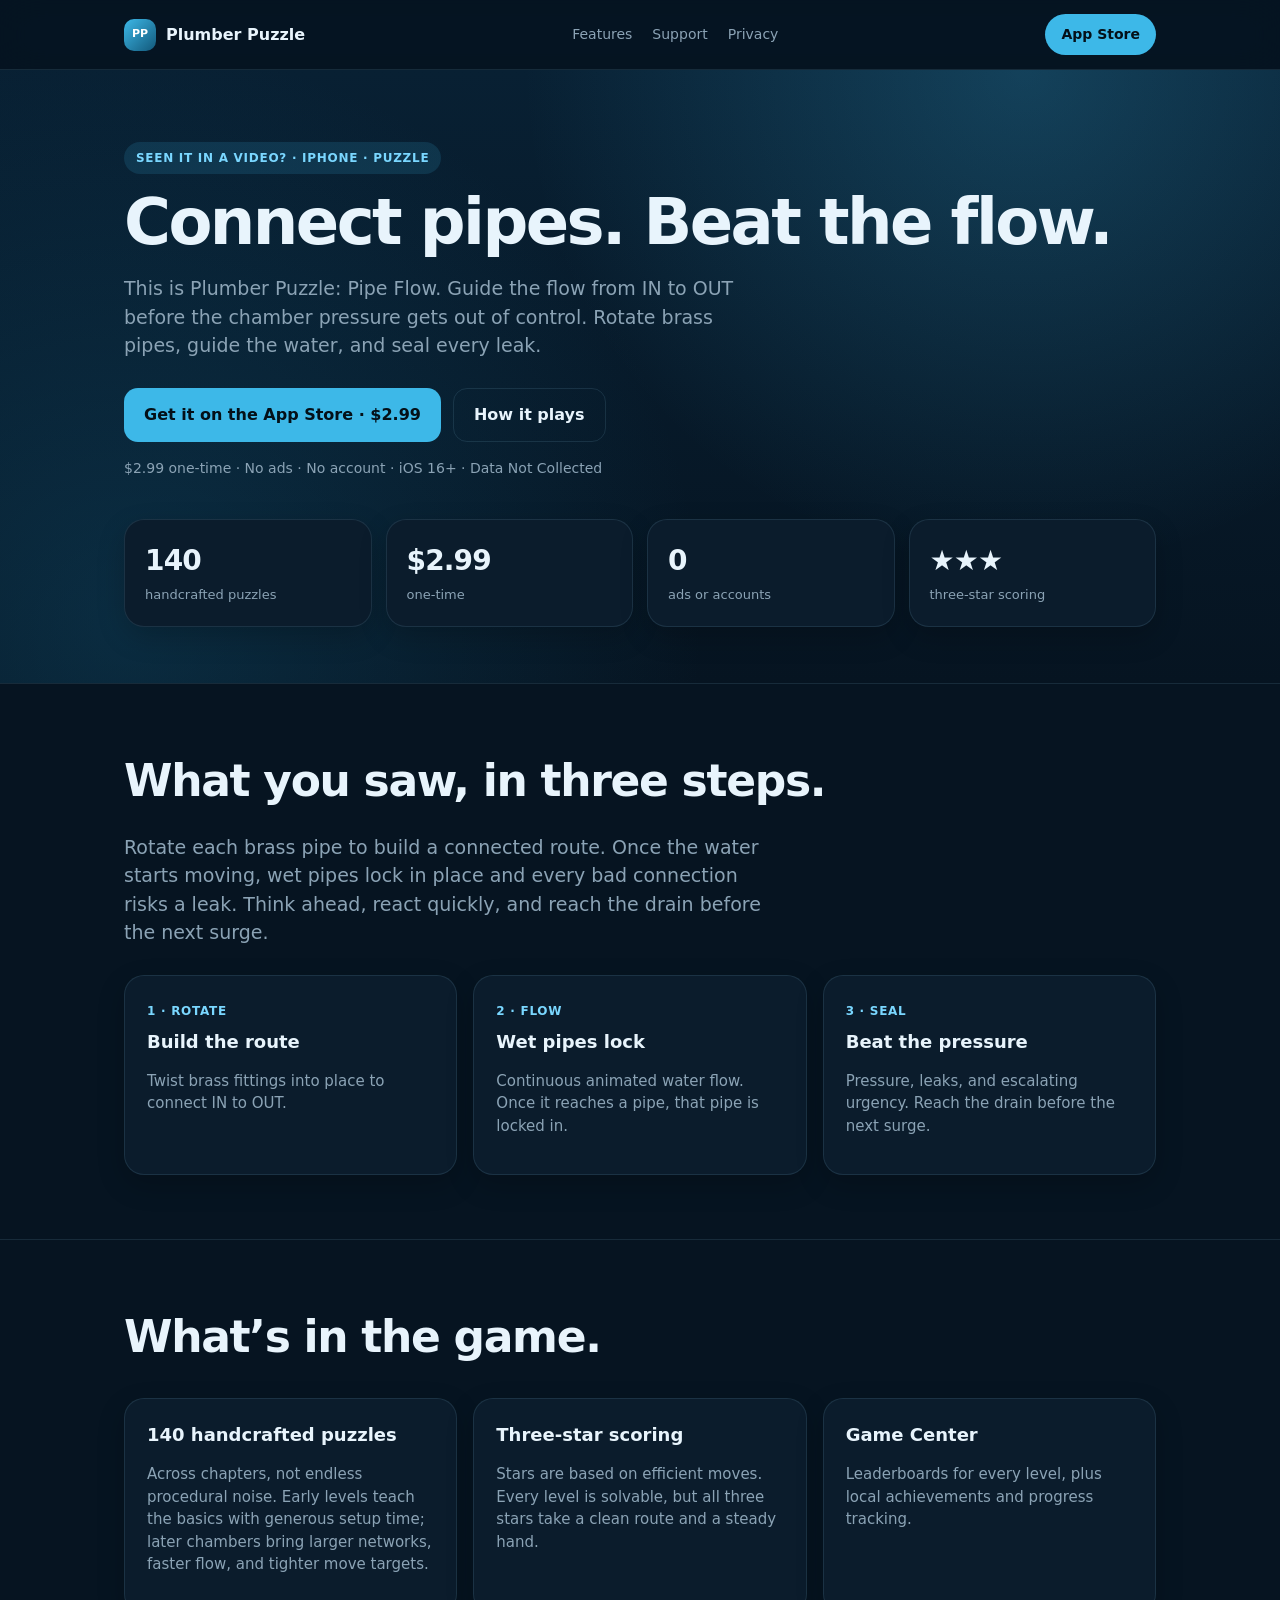
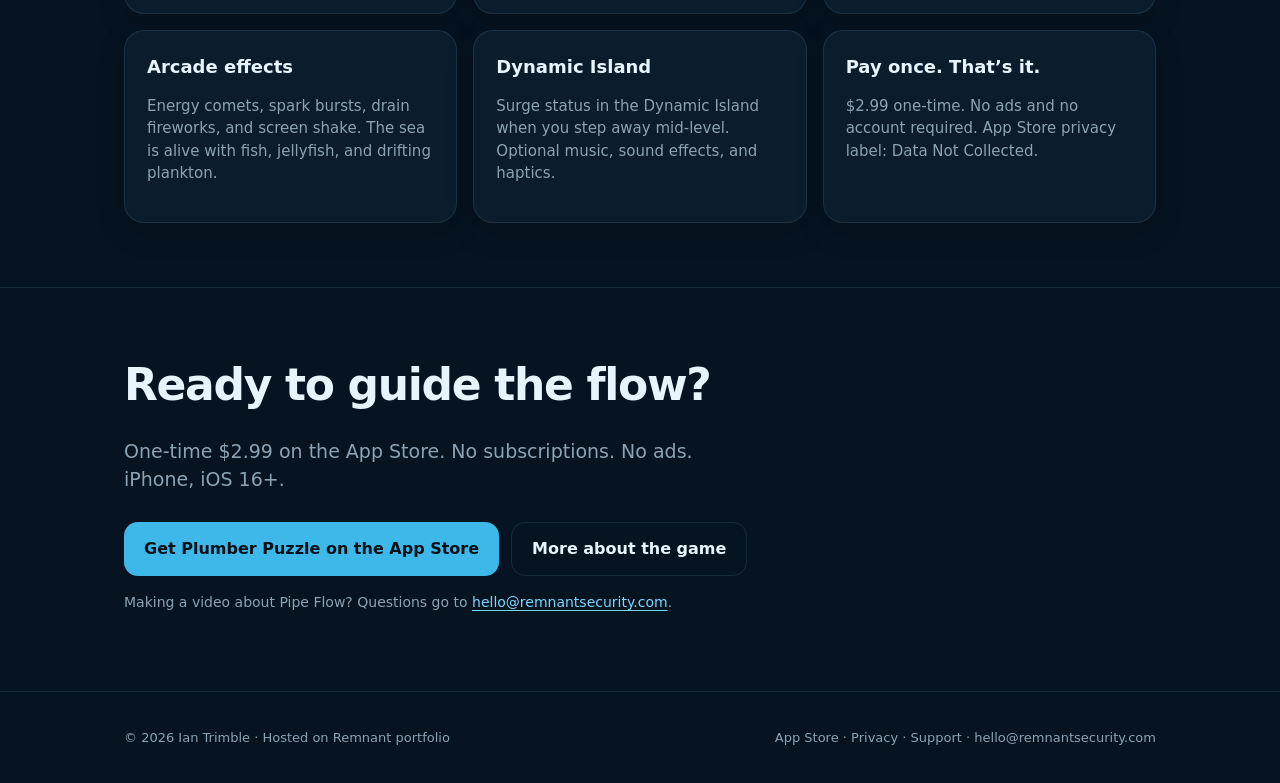
==== creators/index.html @ 18e0a1ae "Pipe Flow: App Store ct passthrough with site fallback; add /creators/ landing for EXP-20260929-PIPE" ====
<!doctype html>
<html lang="en">
<head>
<meta charset="utf-8">
<meta name="viewport" content="width=device-width, initial-scale=1">
<title>Plumber Puzzle: Pipe Flow — Seen it on YouTube? Here’s the game.</title>
<meta name="description" content="Plumber Puzzle: Pipe Flow for iPhone. Rotate brass pipes, guide the water from IN to OUT, and seal every leak. 140 handcrafted puzzles. No ads, no account. $2.99 one-time.">
<link rel="canonical" href="https://plumberpuzzle.remnantsecurity.com/creators/">
<link rel="icon" type="image/svg+xml" href="/favicon.svg">
<meta property="og:title" content="Plumber Puzzle: Pipe Flow — the game from the video">
<meta property="og:description" content="Connect pipes. Beat the flow. 140 handcrafted puzzles for iPhone. No ads, no account. $2.99 one-time on the App Store.">
<meta property="og:type" content="website">
<meta property="og:url" content="https://plumberpuzzle.remnantsecurity.com/creators/">
<meta name="twitter:card" content="summary">
<meta name="twitter:title" content="Plumber Puzzle: Pipe Flow — the game from the video">
<meta name="twitter:description" content="Connect pipes. Beat the flow. 140 handcrafted puzzles for iPhone. No ads, no account. $2.99 one-time.">
<meta name="theme-color" content="#061421">
<style>
:root{--accent:#3DB8E8;--accent2:#7AD7FF;--sea:#061421;--ink:#E8F4FC;--muted:#8BA3B5;--card:#0B1C2C;--line:rgba(125,180,210,.14);--bg:#061421;--shadow:0 24px 70px rgba(0,0,0,.35)}
*{box-sizing:border-box}html{scroll-behavior:smooth}body{margin:0;background:var(--bg);color:var(--ink);font-family:-apple-system,BlinkMacSystemFont,"SF Pro Display","Inter",system-ui,sans-serif;line-height:1.5;-webkit-font-smoothing:antialiased}
a{color:inherit;text-decoration:none}.nav{position:sticky;top:0;z-index:50;background:rgba(6,20,33,.86);backdrop-filter:saturate(180%) blur(22px);border-bottom:1px solid var(--line)}
.navin{max-width:1080px;margin:auto;padding:14px 24px;display:flex;align-items:center;justify-content:space-between;gap:16px}
.brand{display:flex;align-items:center;gap:10px;font-weight:800}.mark{width:32px;height:32px;border-radius:10px;background:linear-gradient(135deg,var(--accent),#12587A);display:grid;place-items:center;color:#fff;font-weight:900;font-size:11px}
.links{display:flex;gap:20px;color:var(--muted);font-size:14px;flex-wrap:wrap}.pill{padding:10px 16px;border-radius:999px;background:var(--accent);color:#041018;font-weight:700;font-size:14px}
.wrap{max-width:1080px;margin:auto;padding:0 24px}.hero{padding:72px 0 56px;background:radial-gradient(circle at 80% 0%,rgba(61,184,232,.22),transparent 42%),radial-gradient(circle at 10% 90%,rgba(18,88,122,.35),transparent 45%),linear-gradient(180deg,#082033,var(--bg))}
.eyebrow{display:inline-flex;padding:7px 12px;border-radius:999px;background:rgba(61,184,232,.14);color:var(--accent2);font-size:12px;font-weight:800;letter-spacing:.06em;text-transform:uppercase}
h1{font-size:clamp(36px,6vw,64px);line-height:1.02;letter-spacing:-.04em;margin:16px 0}.lead{font-size:19px;color:var(--muted);max-width:640px}
.cta{display:flex;gap:12px;flex-wrap:wrap;margin-top:28px}.btn{display:inline-flex;align-items:center;justify-content:center;padding:14px 20px;border-radius:14px;font-weight:800}
.primary{background:var(--accent);color:#041018}.secondary{background:transparent;border:1px solid var(--line);color:var(--ink)}.meta{margin-top:16px;color:var(--muted);font-size:14px}
.proof{display:grid;grid-template-columns:repeat(4,1fr);gap:14px;margin:40px 0 0}.proofItem{background:var(--card);border:1px solid var(--line);border-radius:20px;padding:20px;box-shadow:0 10px 28px rgba(0,0,0,.2)}
.proofItem strong{display:block;font-size:28px;letter-spacing:-.03em}.proofItem span{color:var(--muted);font-size:13px}
.section{padding:64px 0;border-top:1px solid var(--line)}.section h2{font-size:clamp(28px,4vw,44px);letter-spacing:-.03em;margin:0 0 12px}
.grid{display:grid;grid-template-columns:repeat(3,1fr);gap:16px;margin-top:28px}.card{background:var(--card);border:1px solid var(--line);border-radius:20px;padding:22px;box-shadow:0 10px 28px rgba(0,0,0,.2)}
.card h3{margin:0 0 8px;font-size:18px}.card p,.card li,.content p,.content li{color:var(--muted);font-size:15px}.footer{padding:36px 0;color:var(--muted);font-size:13px;border-top:1px solid var(--line)}
.footerin{display:flex;justify-content:space-between;gap:16px;flex-wrap:wrap}.content{max-width:760px}.content p,.content li{font-size:17px}
a.inline{color:var(--accent2);text-decoration:underline;text-underline-offset:3px}
@media(max-width:900px){.proof,.grid{grid-template-columns:1fr 1fr}.links{display:none}}
@media(max-width:600px){.proof,.grid{grid-template-columns:1fr}}
.card .tag{display:inline-block;margin-bottom:8px;color:var(--accent2);font-size:12px;font-weight:800;letter-spacing:.06em;text-transform:uppercase}
</style>
</head>
<body>
<nav class="nav"><div class="navin">
  <a class="brand" href="/"><span class="mark">PP</span>Plumber Puzzle</a>
  <div class="links">
    <a href="/#features">Features</a>
    <a href="/support.html">Support</a>
    <a href="/privacy.html">Privacy</a>
  </div>
  <a class="pill" href="https://apps.apple.com/us/app/plumber-puzzle-pipe-flow/id6789703995?mt=8&amp;ct=EXP-20260929-PIPEFLOW-YT-01">App Store</a>
</div></nav>
<header class="hero"><div class="wrap">
  <span class="eyebrow">Seen it in a video? · iPhone · Puzzle</span>
  <h1>Connect pipes. Beat the flow.</h1>
  <p class="lead">This is Plumber Puzzle: Pipe Flow. Guide the flow from IN to OUT before the chamber pressure gets out of control. Rotate brass pipes, guide the water, and seal every leak.</p>
  <div class="cta">
    <a class="btn primary" href="https://apps.apple.com/us/app/plumber-puzzle-pipe-flow/id6789703995?mt=8&amp;ct=EXP-20260929-PIPEFLOW-YT-01">Get it on the App Store · $2.99</a>
    <a class="btn secondary" href="#how-it-plays">How it plays</a>
  </div>
  <p class="meta">$2.99 one-time · No ads · No account · iOS 16+ · Data Not Collected</p>
  <div class="proof">
    <div class="proofItem"><strong>140</strong><span>handcrafted puzzles</span></div>
    <div class="proofItem"><strong>$2.99</strong><span>one-time</span></div>
    <div class="proofItem"><strong>0</strong><span>ads or accounts</span></div>
    <div class="proofItem"><strong>★★★</strong><span>three-star scoring</span></div>
  </div>
</div></header>
<section class="section" id="how-it-plays"><div class="wrap">
  <h2>What you saw, in three steps.</h2>
  <p class="lead">Rotate each brass pipe to build a connected route. Once the water starts moving, wet pipes lock in place and every bad connection risks a leak. Think ahead, react quickly, and reach the drain before the next surge.</p>
  <div class="grid">
    <article class="card"><span class="tag">1 · Rotate</span><h3>Build the route</h3><p>Twist brass fittings into place to connect IN to OUT.</p></article>
    <article class="card"><span class="tag">2 · Flow</span><h3>Wet pipes lock</h3><p>Continuous animated water flow. Once it reaches a pipe, that pipe is locked in.</p></article>
    <article class="card"><span class="tag">3 · Seal</span><h3>Beat the pressure</h3><p>Pressure, leaks, and escalating urgency. Reach the drain before the next surge.</p></article>
  </div>
</div></section>
<section class="section"><div class="wrap">
  <h2>What’s in the game.</h2>
  <div class="grid">
    <article class="card"><h3>140 handcrafted puzzles</h3><p>Across chapters, not endless procedural noise. Early levels teach the basics with generous setup time; later chambers bring larger networks, faster flow, and tighter move targets.</p></article>
    <article class="card"><h3>Three-star scoring</h3><p>Stars are based on efficient moves. Every level is solvable, but all three stars take a clean route and a steady hand.</p></article>
    <article class="card"><h3>Game Center</h3><p>Leaderboards for every level, plus local achievements and progress tracking.</p></article>
    <article class="card"><h3>Arcade effects</h3><p>Energy comets, spark bursts, drain fireworks, and screen shake. The sea is alive with fish, jellyfish, and drifting plankton.</p></article>
    <article class="card"><h3>Dynamic Island</h3><p>Surge status in the Dynamic Island when you step away mid-level. Optional music, sound effects, and haptics.</p></article>
    <article class="card"><h3>Pay once. That’s it.</h3><p>$2.99 one-time. No ads and no account required. App Store privacy label: Data Not Collected.</p></article>
  </div>
</div></section>
<section class="section"><div class="wrap">
  <h2>Ready to guide the flow?</h2>
  <p class="lead">One-time $2.99 on the App Store. No subscriptions. No ads. iPhone, iOS 16+.</p>
  <div class="cta">
    <a class="btn primary" href="https://apps.apple.com/us/app/plumber-puzzle-pipe-flow/id6789703995?mt=8&amp;ct=EXP-20260929-PIPEFLOW-YT-01">Get Plumber Puzzle on the App Store</a>
    <a class="btn secondary" href="/">More about the game</a>
  </div>
  <p class="meta">Making a video about Pipe Flow? Questions go to <a class="inline" href="mailto:hello@remnantsecurity.com">hello@remnantsecurity.com</a>.</p>
</div></section>
<footer class="footer"><div class="wrap footerin">
  <div>© 2026 Ian Trimble · Hosted on Remnant portfolio</div>
  <div><a href="https://apps.apple.com/us/app/plumber-puzzle-pipe-flow/id6789703995?mt=8&amp;ct=EXP-20260929-PIPEFLOW-YT-01">App Store</a> · <a href="/privacy.html">Privacy</a> · <a href="/support.html">Support</a> · <a href="mailto:hello@remnantsecurity.com">hello@remnantsecurity.com</a></div>
</div></footer>
<script src="/ct.js" data-fallback-ct="EXP-20260929-PIPEFLOW-YT-01"></script>
<script src="/posthog.js"></script>
</body></html>
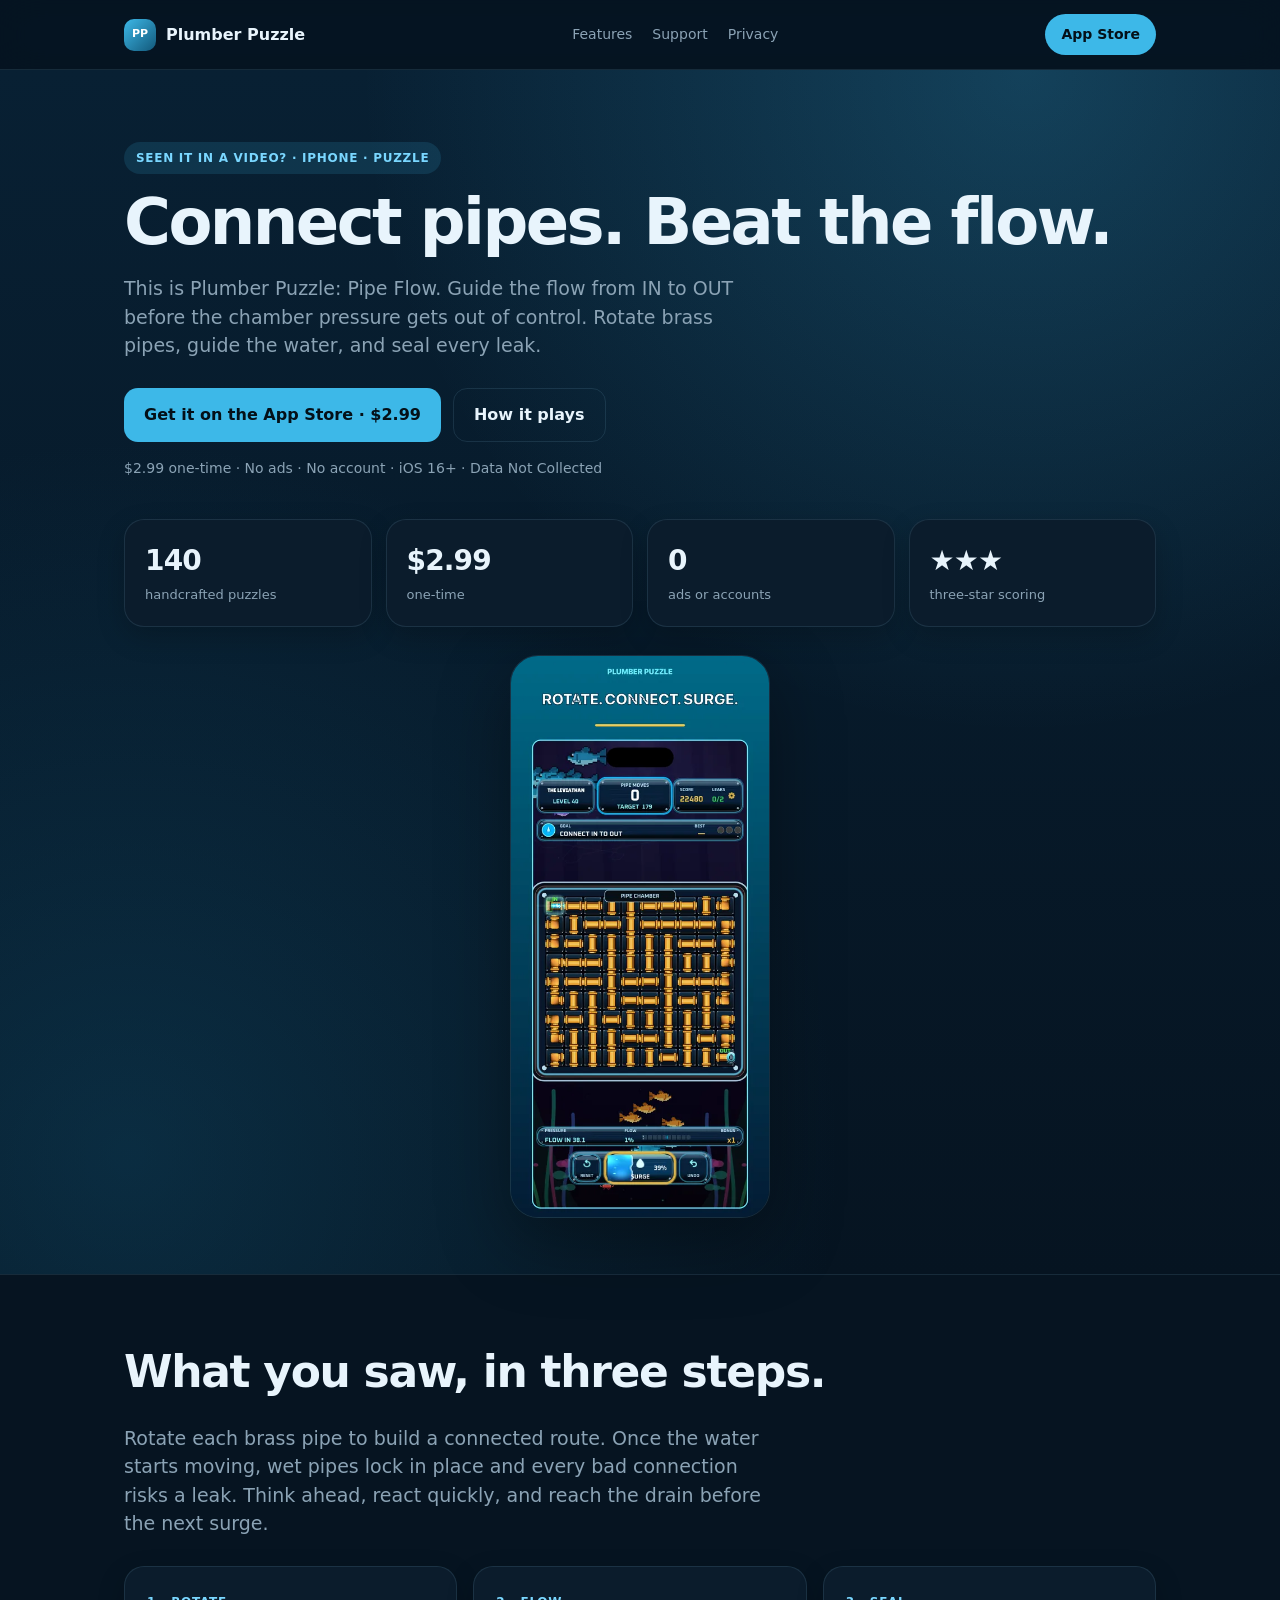
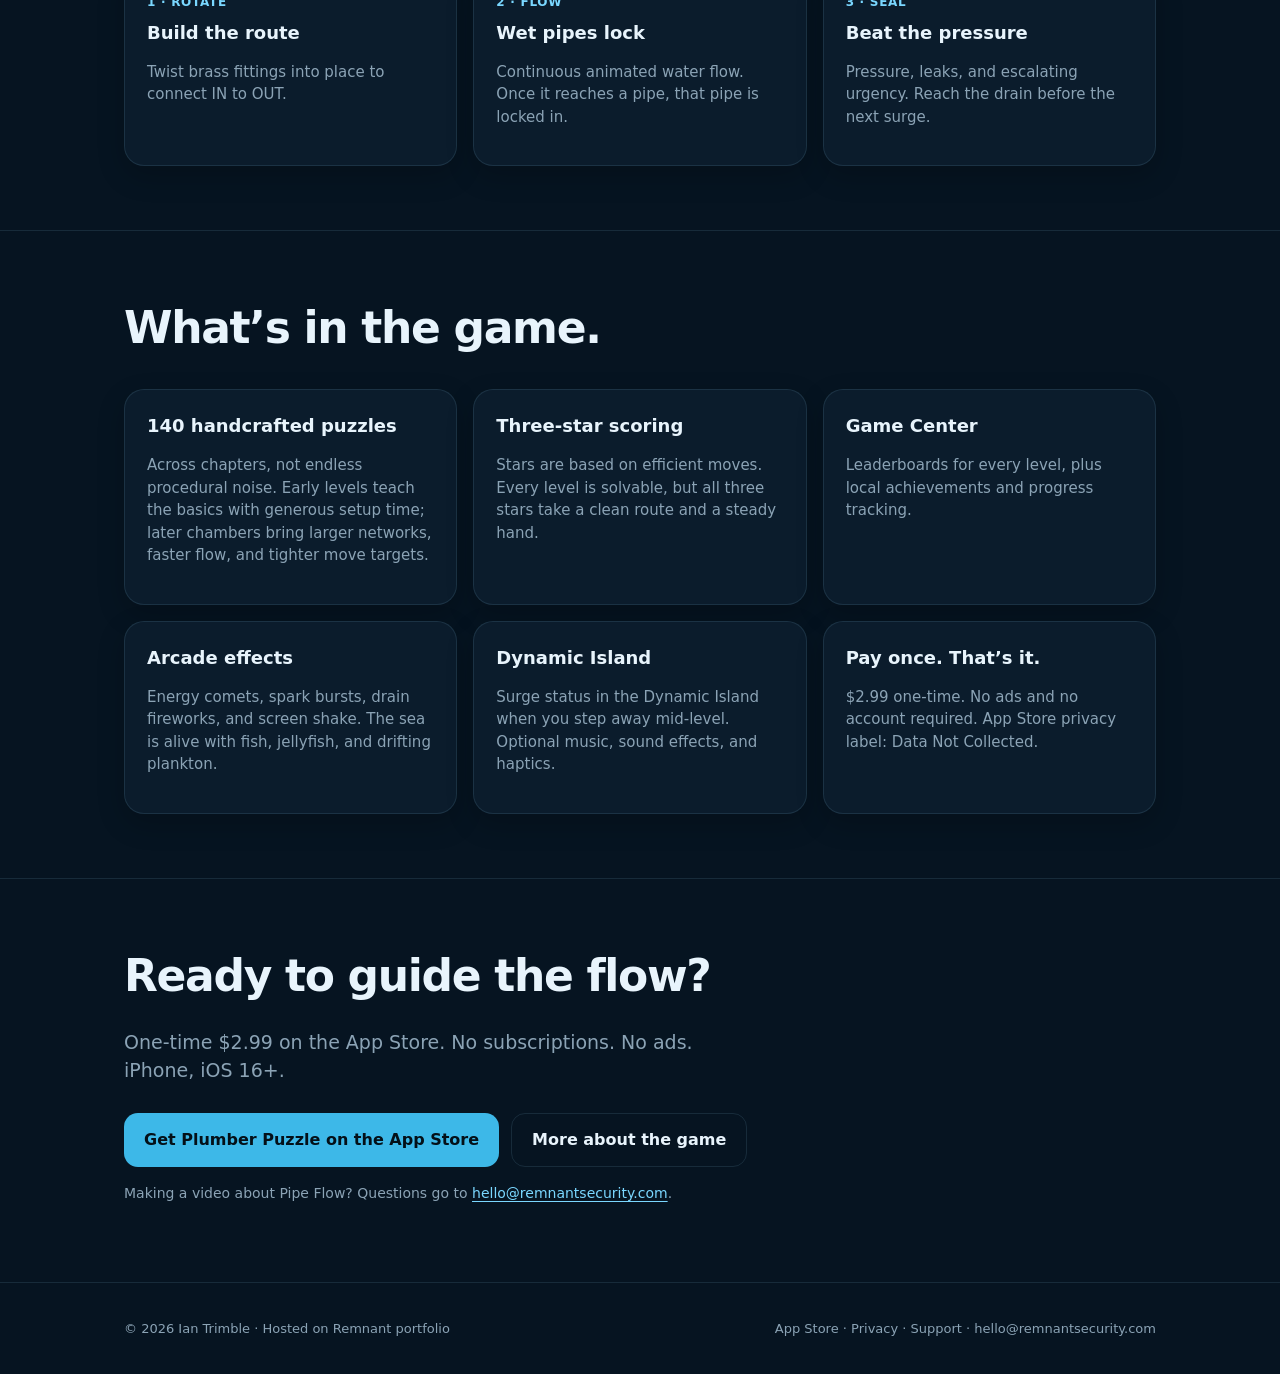
==== commit f2931ebc: "Add App Store screenshot gallery, og/twitter card image" ====
--- a/creators/index.html
+++ b/creators/index.html
@@ -9,9 +9,11 @@
 <link rel="icon" type="image/svg+xml" href="/favicon.svg">
 <meta property="og:title" content="Plumber Puzzle: Pipe Flow — the game from the video">
 <meta property="og:description" content="Connect pipes. Beat the flow. 140 handcrafted puzzles for iPhone. No ads, no account. $2.99 one-time on the App Store.">
+<meta property="og:image" content="https://plumberpuzzle.remnantsecurity.com/screenshots/og-card.jpg">
 <meta property="og:type" content="website">
 <meta property="og:url" content="https://plumberpuzzle.remnantsecurity.com/creators/">
-<meta name="twitter:card" content="summary">
+<meta name="twitter:card" content="summary_large_image">
+<meta name="twitter:image" content="https://plumberpuzzle.remnantsecurity.com/screenshots/og-card.jpg">
 <meta name="twitter:title" content="Plumber Puzzle: Pipe Flow — the game from the video">
 <meta name="twitter:description" content="Connect pipes. Beat the flow. 140 handcrafted puzzles for iPhone. No ads, no account. $2.99 one-time.">
 <meta name="theme-color" content="#061421">
@@ -37,6 +39,7 @@
 @media(max-width:900px){.proof,.grid{grid-template-columns:1fr 1fr}.links{display:none}}
 @media(max-width:600px){.proof,.grid{grid-template-columns:1fr}}
 .card .tag{display:inline-block;margin-bottom:8px;color:var(--accent2);font-size:12px;font-weight:800;letter-spacing:.06em;text-transform:uppercase}
+.creatorShot{display:block;width:min(260px,70%);height:auto;margin:28px auto 0;border-radius:28px;border:1px solid var(--line);box-shadow:var(--shadow)}
 </style>
 </head>
 <body>
@@ -64,6 +67,7 @@
     <div class="proofItem"><strong>0</strong><span>ads or accounts</span></div>
     <div class="proofItem"><strong>★★★</strong><span>three-star scoring</span></div>
   </div>
+  <img class="creatorShot" src="/screenshots/02-rotate-connect-surge.webp" width="460" height="1000" loading="lazy" decoding="async" alt="Level 48 in progress: a grid of brass pipes in the Pipe Chamber with score, target and surge controls">
 </div></header>
 <section class="section" id="how-it-plays"><div class="wrap">
   <h2>What you saw, in three steps.</h2>
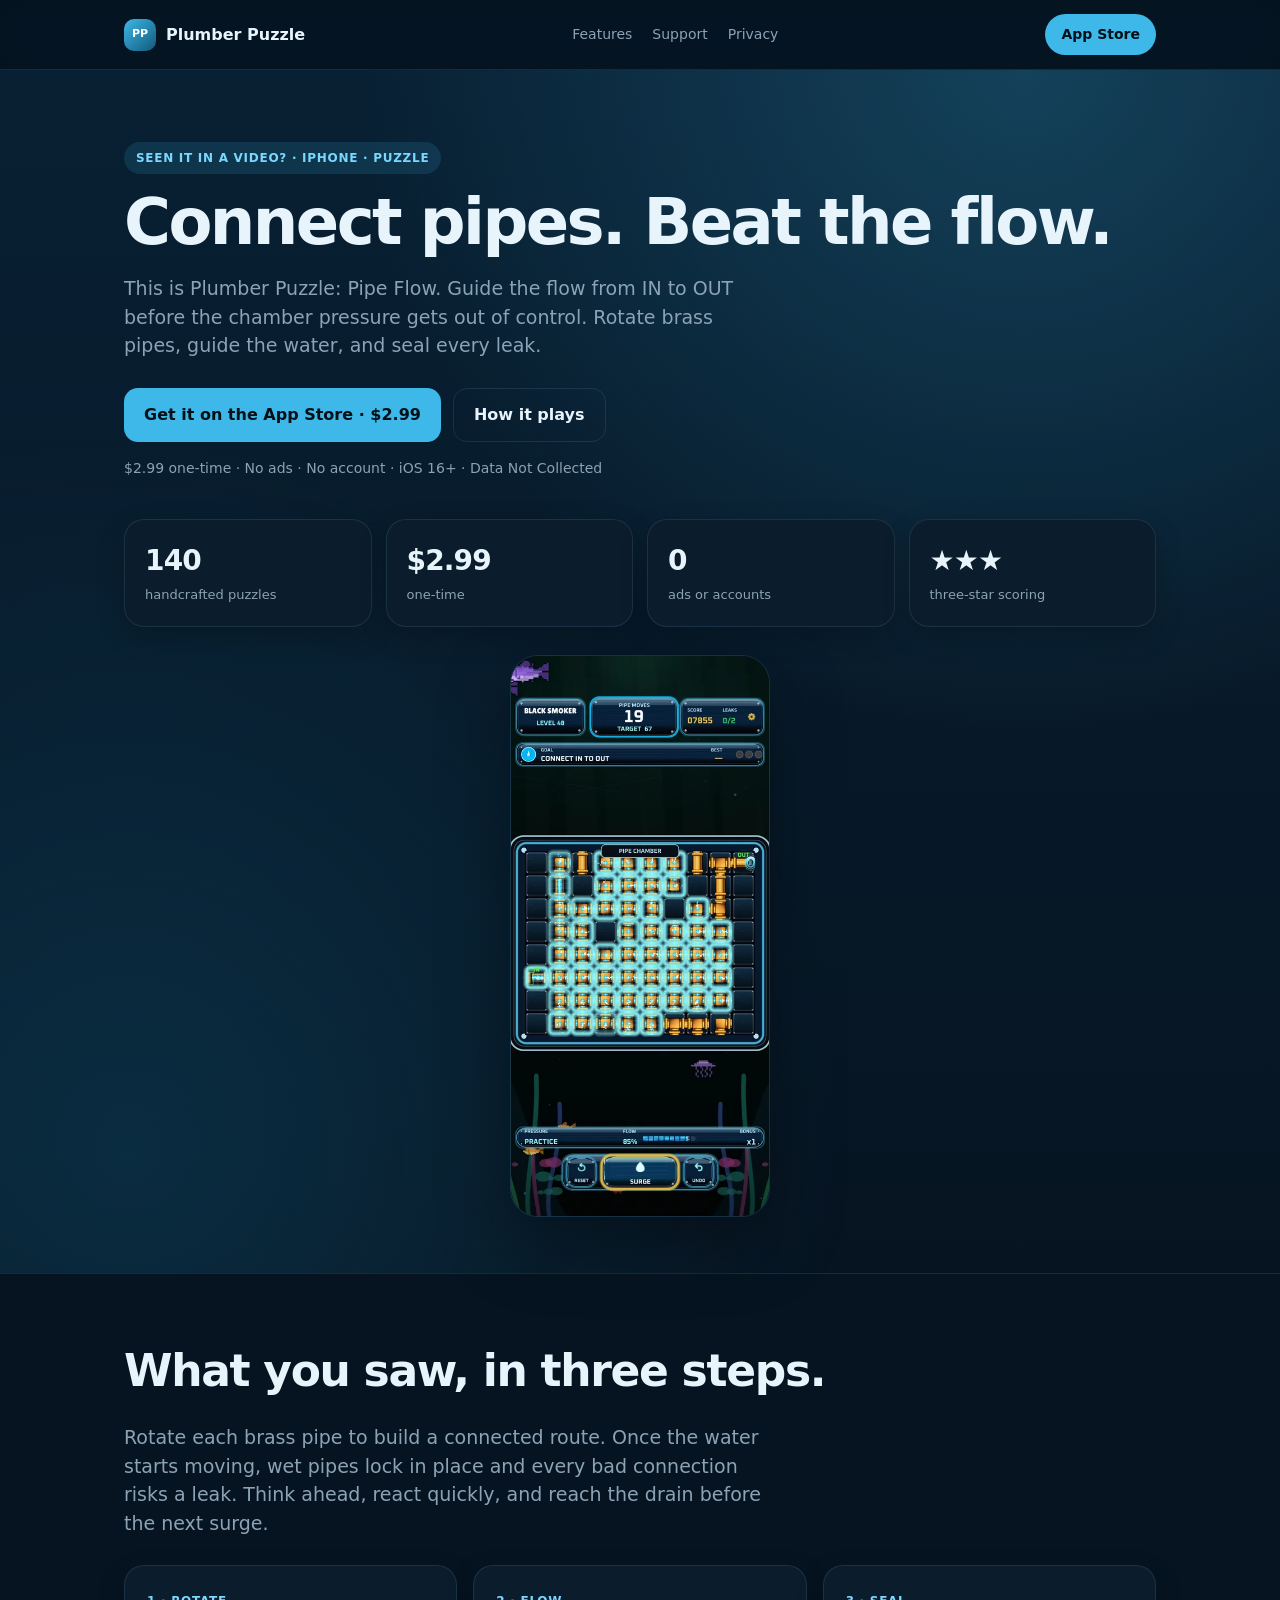
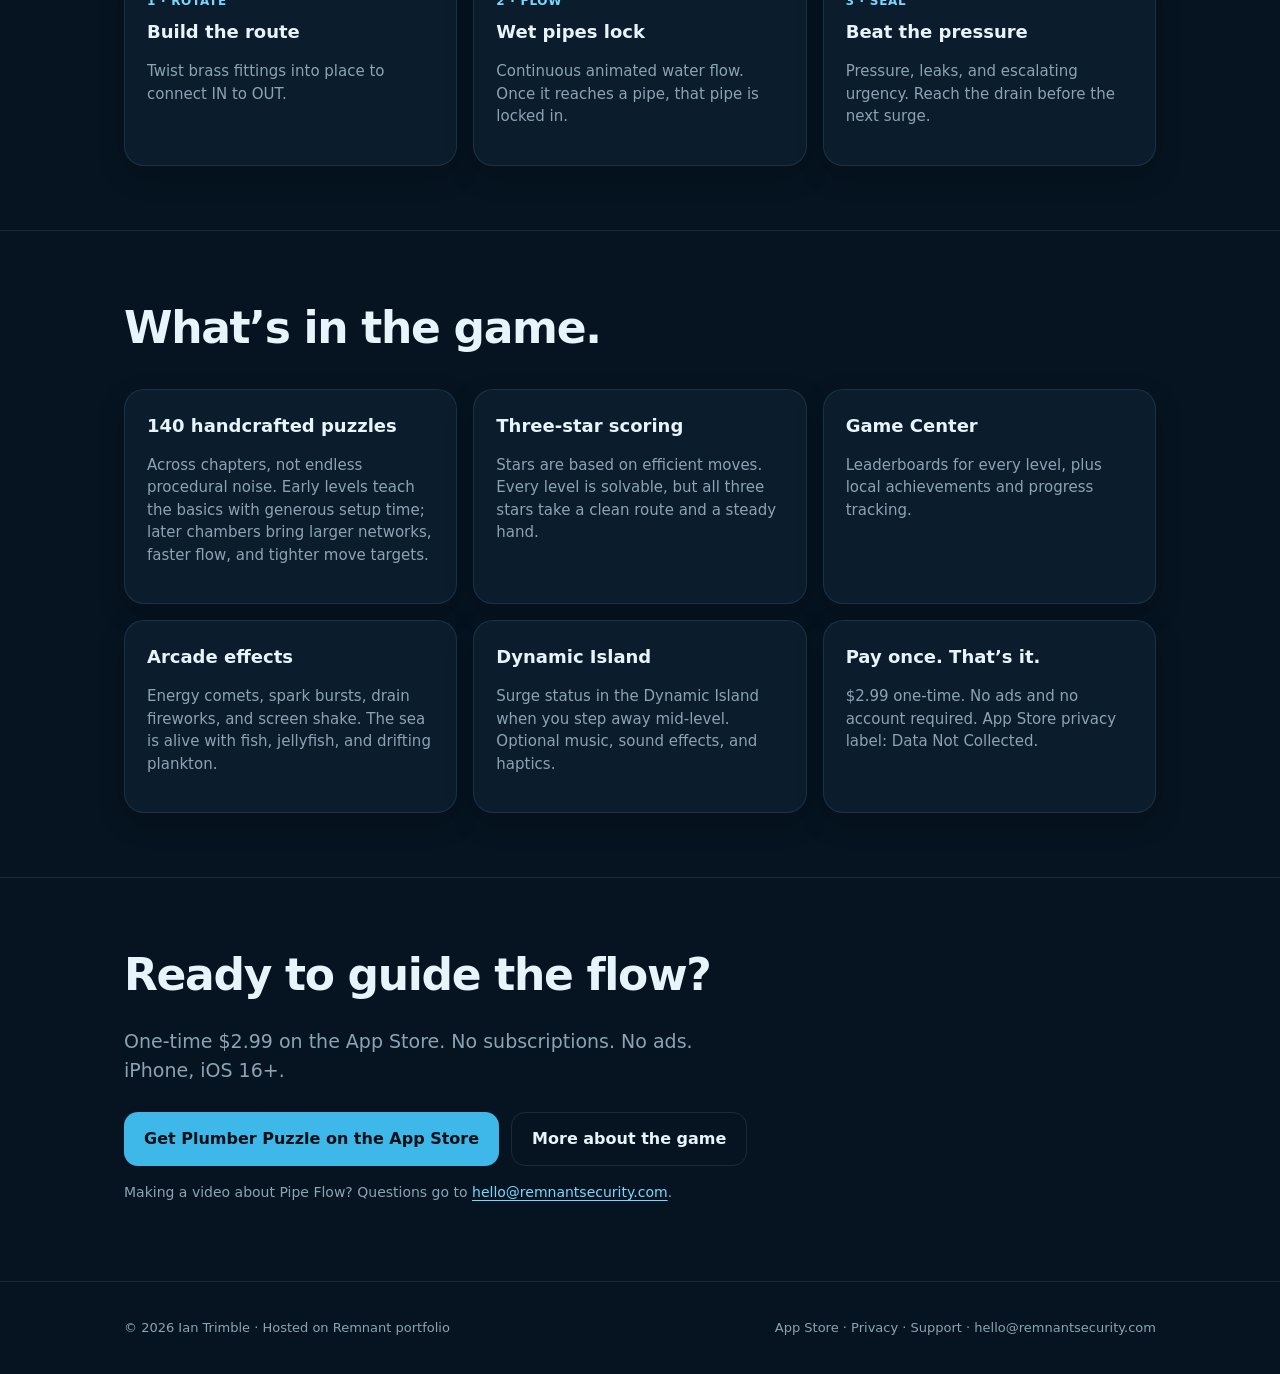
==== commit 73e453f3: "Gallery: replace App Store marketing images with 7 real in-game captures; rebuild og-card; update /c" ====
--- a/creators/index.html
+++ b/creators/index.html
@@ -67,7 +67,7 @@
     <div class="proofItem"><strong>0</strong><span>ads or accounts</span></div>
     <div class="proofItem"><strong>★★★</strong><span>three-star scoring</span></div>
   </div>
-  <img class="creatorShot" src="/screenshots/02-rotate-connect-surge.webp" width="460" height="1000" loading="lazy" decoding="async" alt="Level 48 in progress: a grid of brass pipes in the Pipe Chamber with score, target and surge controls">
+  <img class="creatorShot" src="/screenshots/03-level-48-solving.webp" width="460" height="999" loading="lazy" decoding="async" alt="Level 48 'Black Smoker' mid-solve with the flow meter at 85%">
 </div></header>
 <section class="section" id="how-it-plays"><div class="wrap">
   <h2>What you saw, in three steps.</h2>
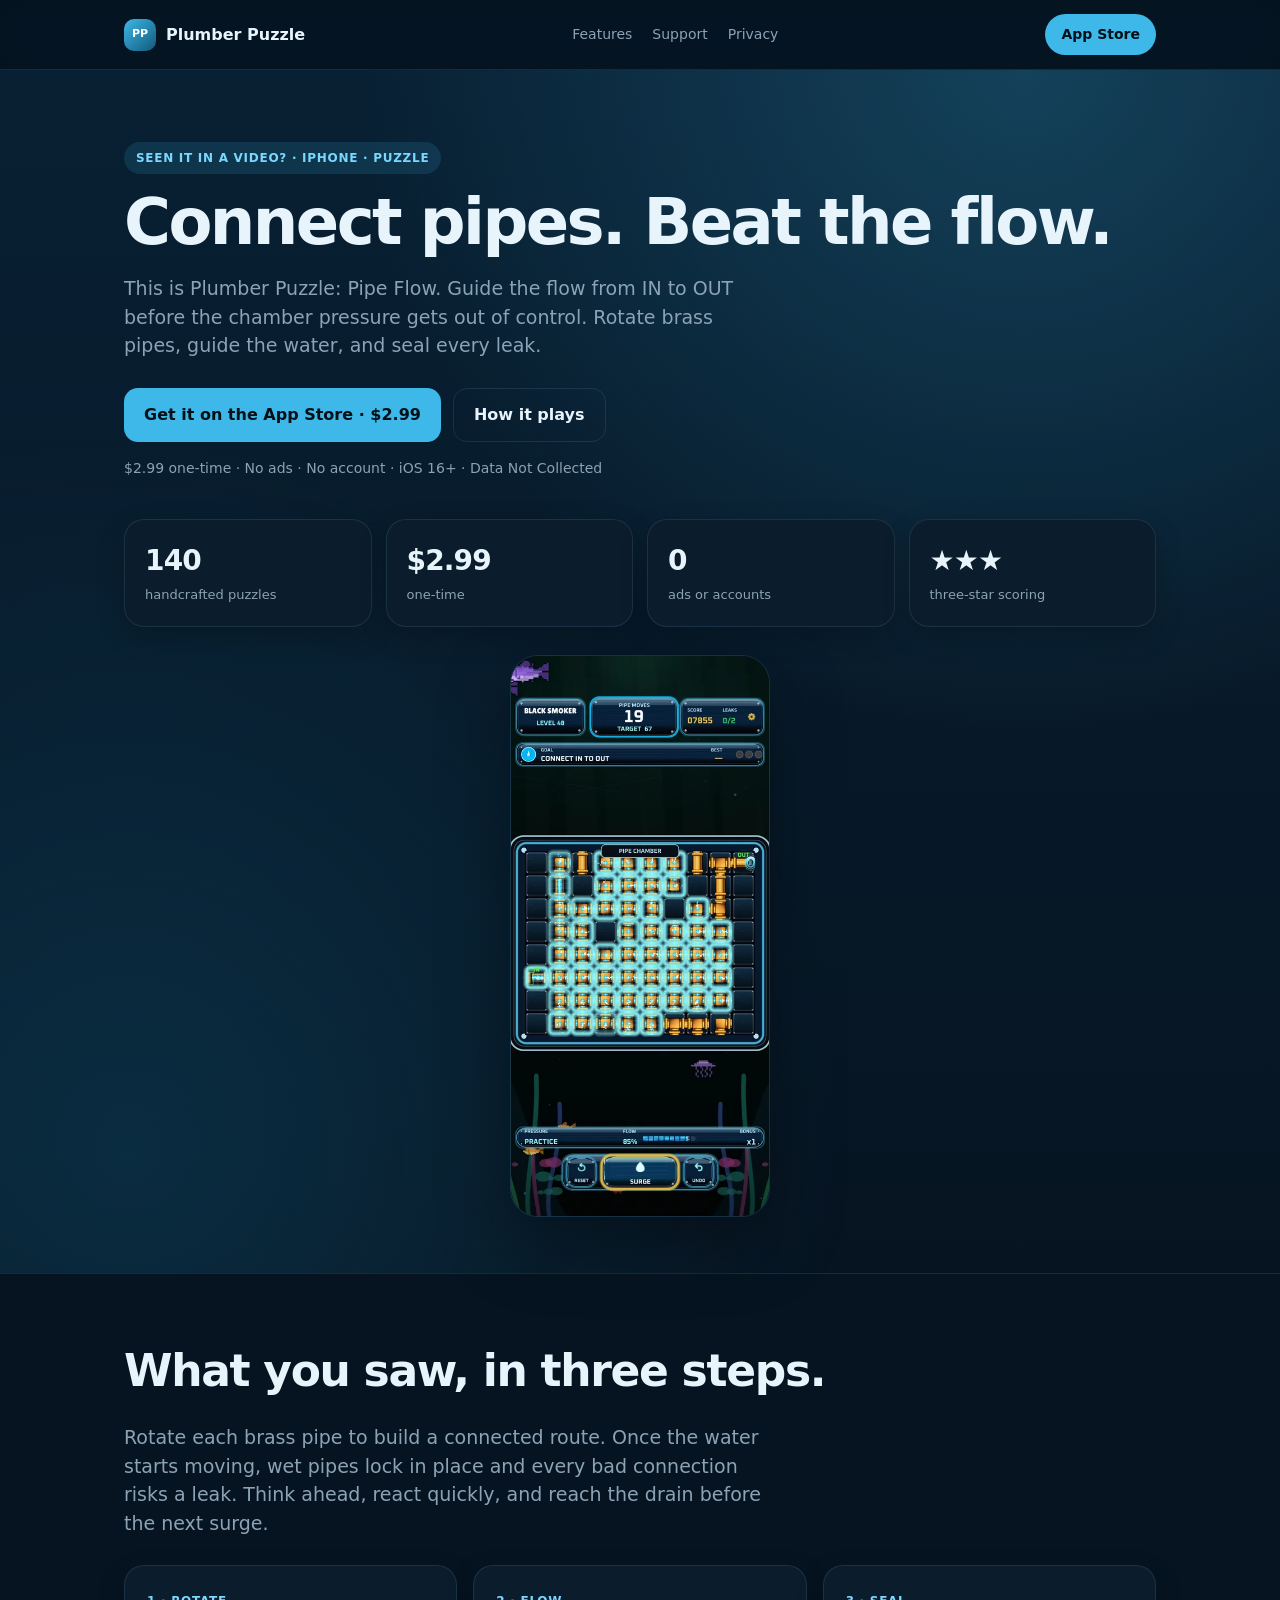
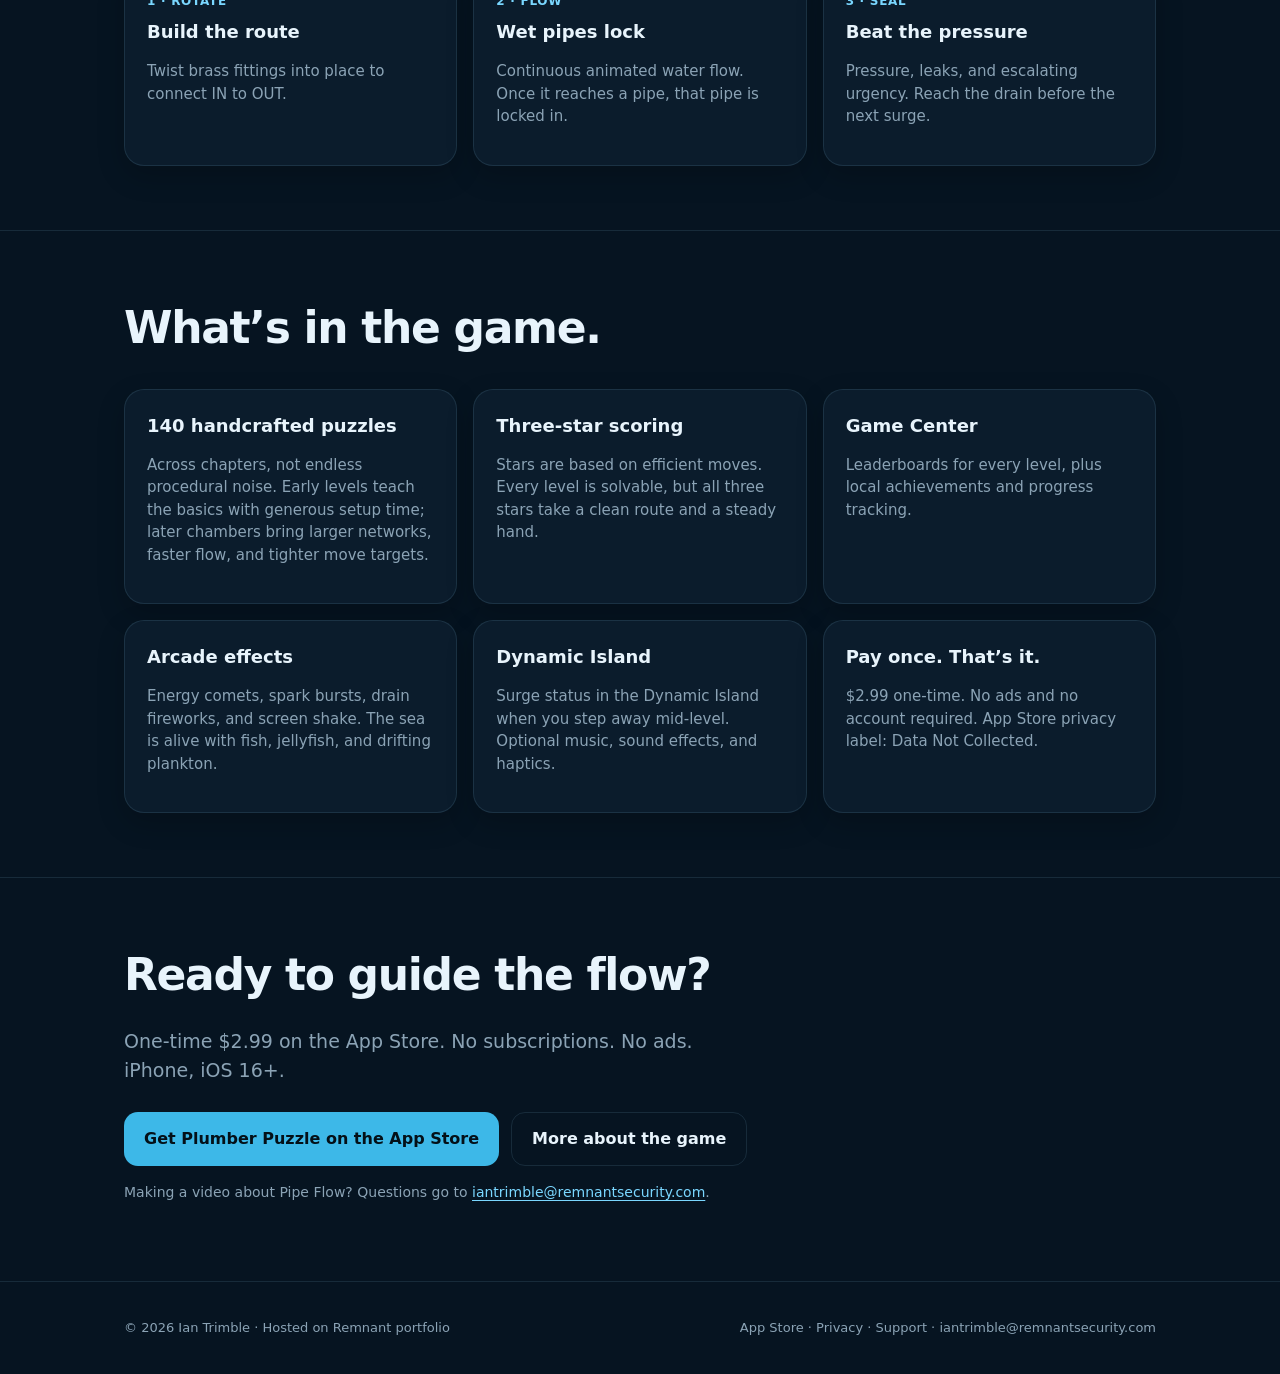
==== commit 2e57fbbf: "chore: route public contact email to iantrimble@remnantsecurity.com" ====
--- a/creators/index.html
+++ b/creators/index.html
@@ -96,11 +96,11 @@
     <a class="btn primary" href="https://apps.apple.com/us/app/plumber-puzzle-pipe-flow/id6789703995?mt=8&amp;ct=EXP-20260929-PIPEFLOW-YT-01">Get Plumber Puzzle on the App Store</a>
     <a class="btn secondary" href="/">More about the game</a>
   </div>
-  <p class="meta">Making a video about Pipe Flow? Questions go to <a class="inline" href="mailto:hello@remnantsecurity.com">hello@remnantsecurity.com</a>.</p>
+  <p class="meta">Making a video about Pipe Flow? Questions go to <a class="inline" href="mailto:iantrimble@remnantsecurity.com">iantrimble@remnantsecurity.com</a>.</p>
 </div></section>
 <footer class="footer"><div class="wrap footerin">
   <div>© 2026 Ian Trimble · Hosted on Remnant portfolio</div>
-  <div><a href="https://apps.apple.com/us/app/plumber-puzzle-pipe-flow/id6789703995?mt=8&amp;ct=EXP-20260929-PIPEFLOW-YT-01">App Store</a> · <a href="/privacy.html">Privacy</a> · <a href="/support.html">Support</a> · <a href="mailto:hello@remnantsecurity.com">hello@remnantsecurity.com</a></div>
+  <div><a href="https://apps.apple.com/us/app/plumber-puzzle-pipe-flow/id6789703995?mt=8&amp;ct=EXP-20260929-PIPEFLOW-YT-01">App Store</a> · <a href="/privacy.html">Privacy</a> · <a href="/support.html">Support</a> · <a href="mailto:iantrimble@remnantsecurity.com">iantrimble@remnantsecurity.com</a></div>
 </div></footer>
 <script src="/ct.js" data-fallback-ct="EXP-20260929-PIPEFLOW-YT-01"></script>
 <script src="/posthog.js"></script>
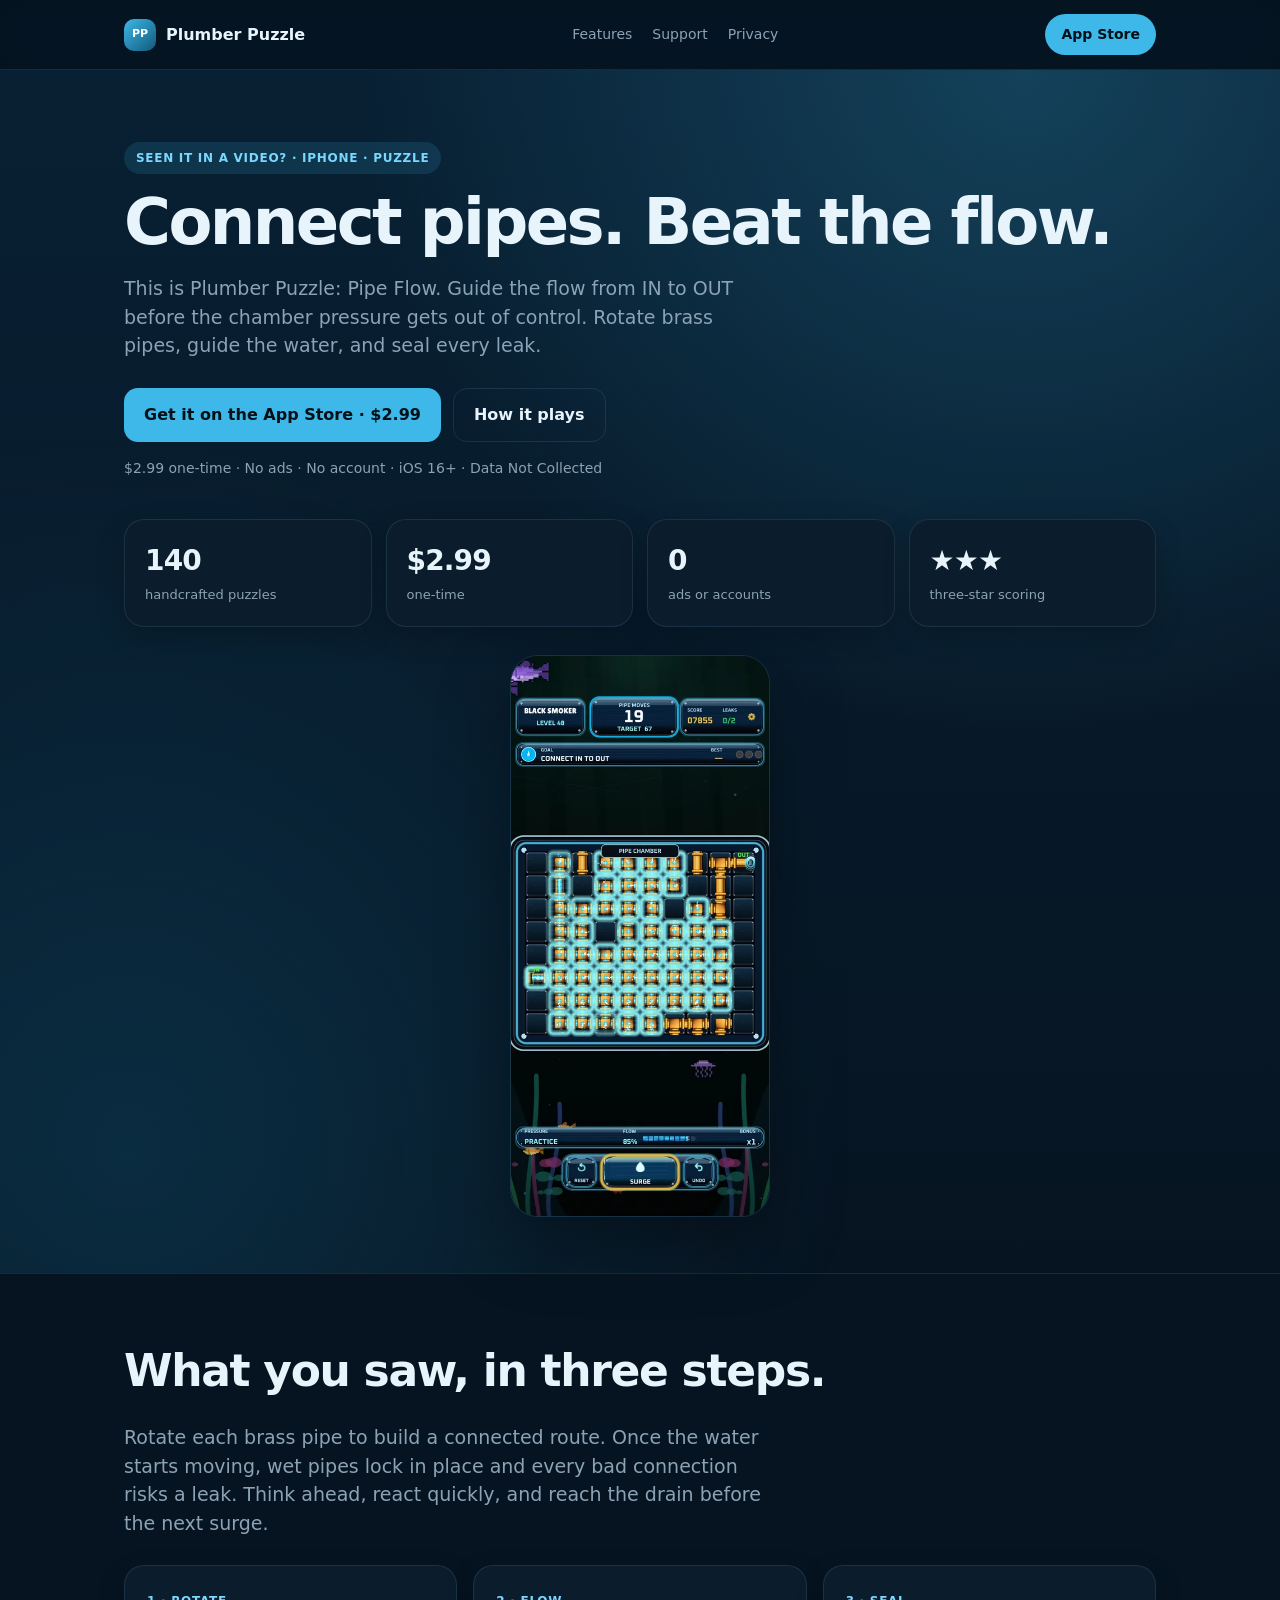
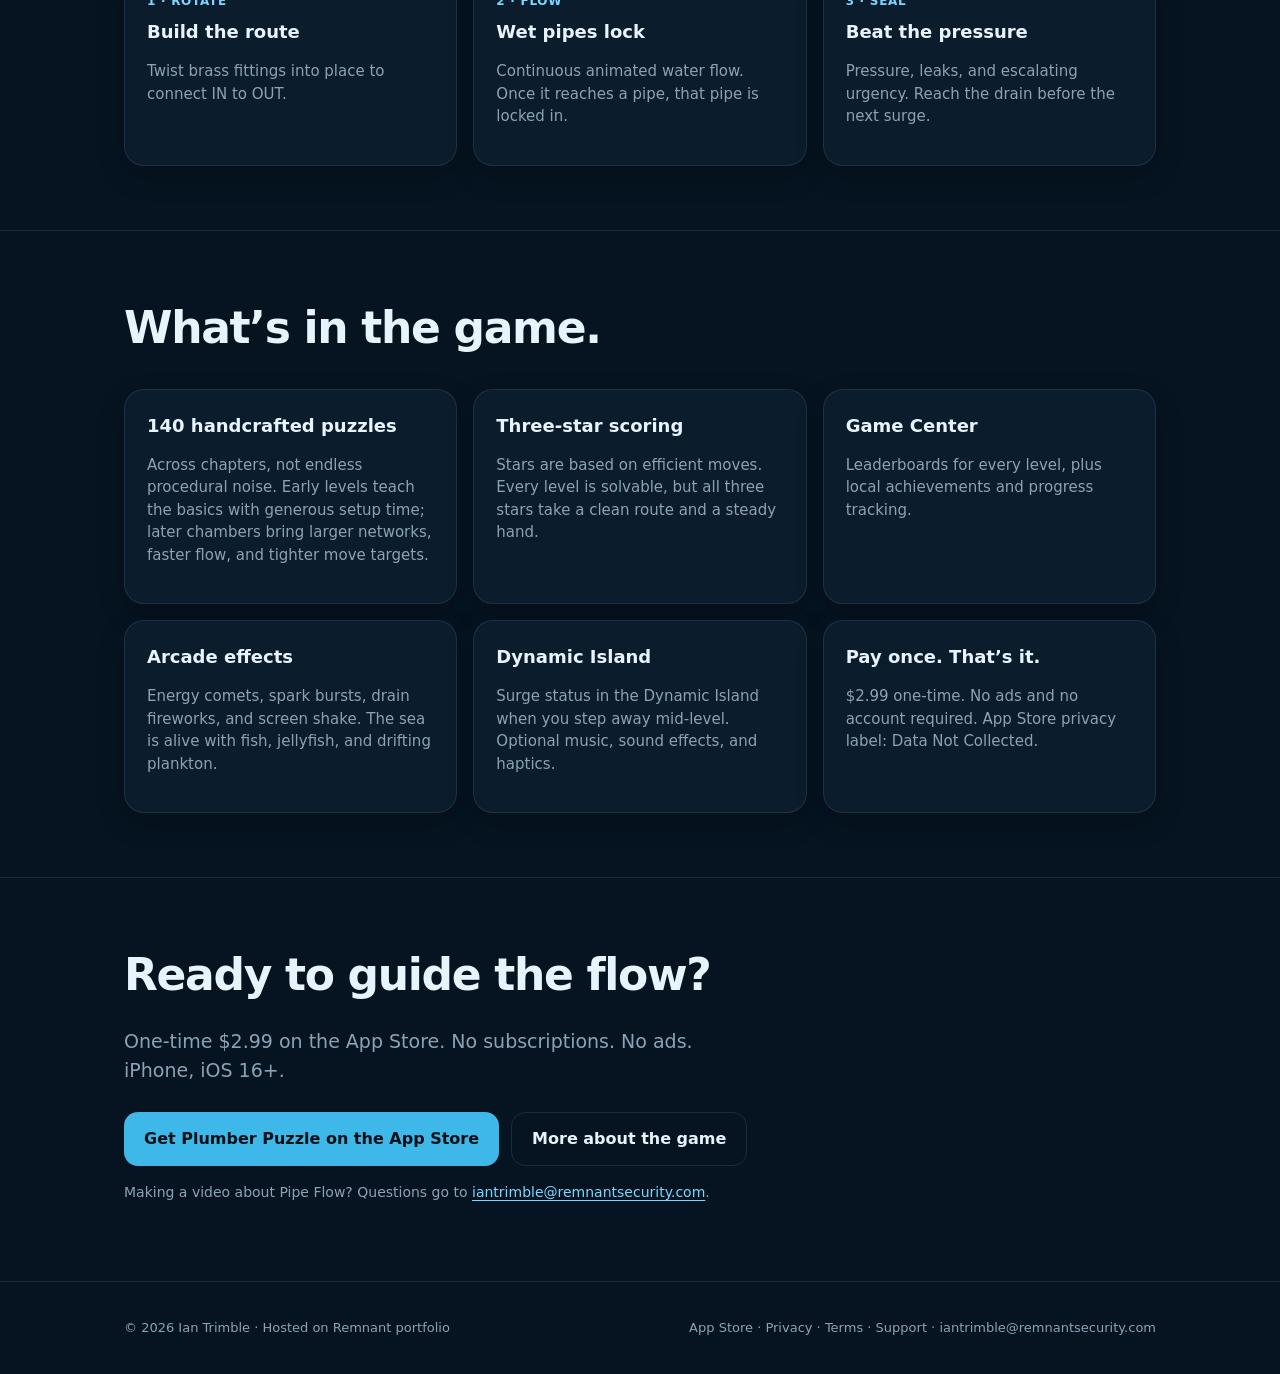
==== commit a1556104: "Plumber Puzzle polish: Apple badges, JSON-LD, terms, icons, 404, a11y" ====
--- a/creators/index.html
+++ b/creators/index.html
@@ -41,6 +41,9 @@
 .card .tag{display:inline-block;margin-bottom:8px;color:var(--accent2);font-size:12px;font-weight:800;letter-spacing:.06em;text-transform:uppercase}
 .creatorShot{display:block;width:min(260px,70%);height:auto;margin:28px auto 0;border-radius:28px;border:1px solid var(--line);box-shadow:var(--shadow)}
 </style>
+<link rel="apple-touch-icon" href="/apple-touch-icon.png">
+<link rel="icon" href="/favicon.ico" sizes="any">
+<style id="a11y-2026-10-10">a:focus-visible,button:focus-visible,summary:focus-visible,[tabindex]:focus-visible{outline:3px solid currentColor;outline-offset:3px;border-radius:4px}</style>
 </head>
 <body>
 <nav class="nav"><div class="navin">
@@ -100,7 +103,7 @@
 </div></section>
 <footer class="footer"><div class="wrap footerin">
   <div>© 2026 Ian Trimble · Hosted on Remnant portfolio</div>
-  <div><a href="https://apps.apple.com/us/app/plumber-puzzle-pipe-flow/id6789703995?mt=8&amp;ct=EXP-20260929-PIPEFLOW-YT-01">App Store</a> · <a href="/privacy.html">Privacy</a> · <a href="/support.html">Support</a> · <a href="mailto:iantrimble@remnantsecurity.com">iantrimble@remnantsecurity.com</a></div>
+  <div><a href="https://apps.apple.com/us/app/plumber-puzzle-pipe-flow/id6789703995?mt=8&amp;ct=EXP-20260929-PIPEFLOW-YT-01">App Store</a> · <a href="/privacy.html">Privacy</a> · <a href="/terms.html">Terms</a> · <a href="/support.html">Support</a> · <a href="mailto:iantrimble@remnantsecurity.com">iantrimble@remnantsecurity.com</a></div>
 </div></footer>
 <script src="/ct.js" data-fallback-ct="EXP-20260929-PIPEFLOW-YT-01"></script>
 <script src="/posthog.js"></script>
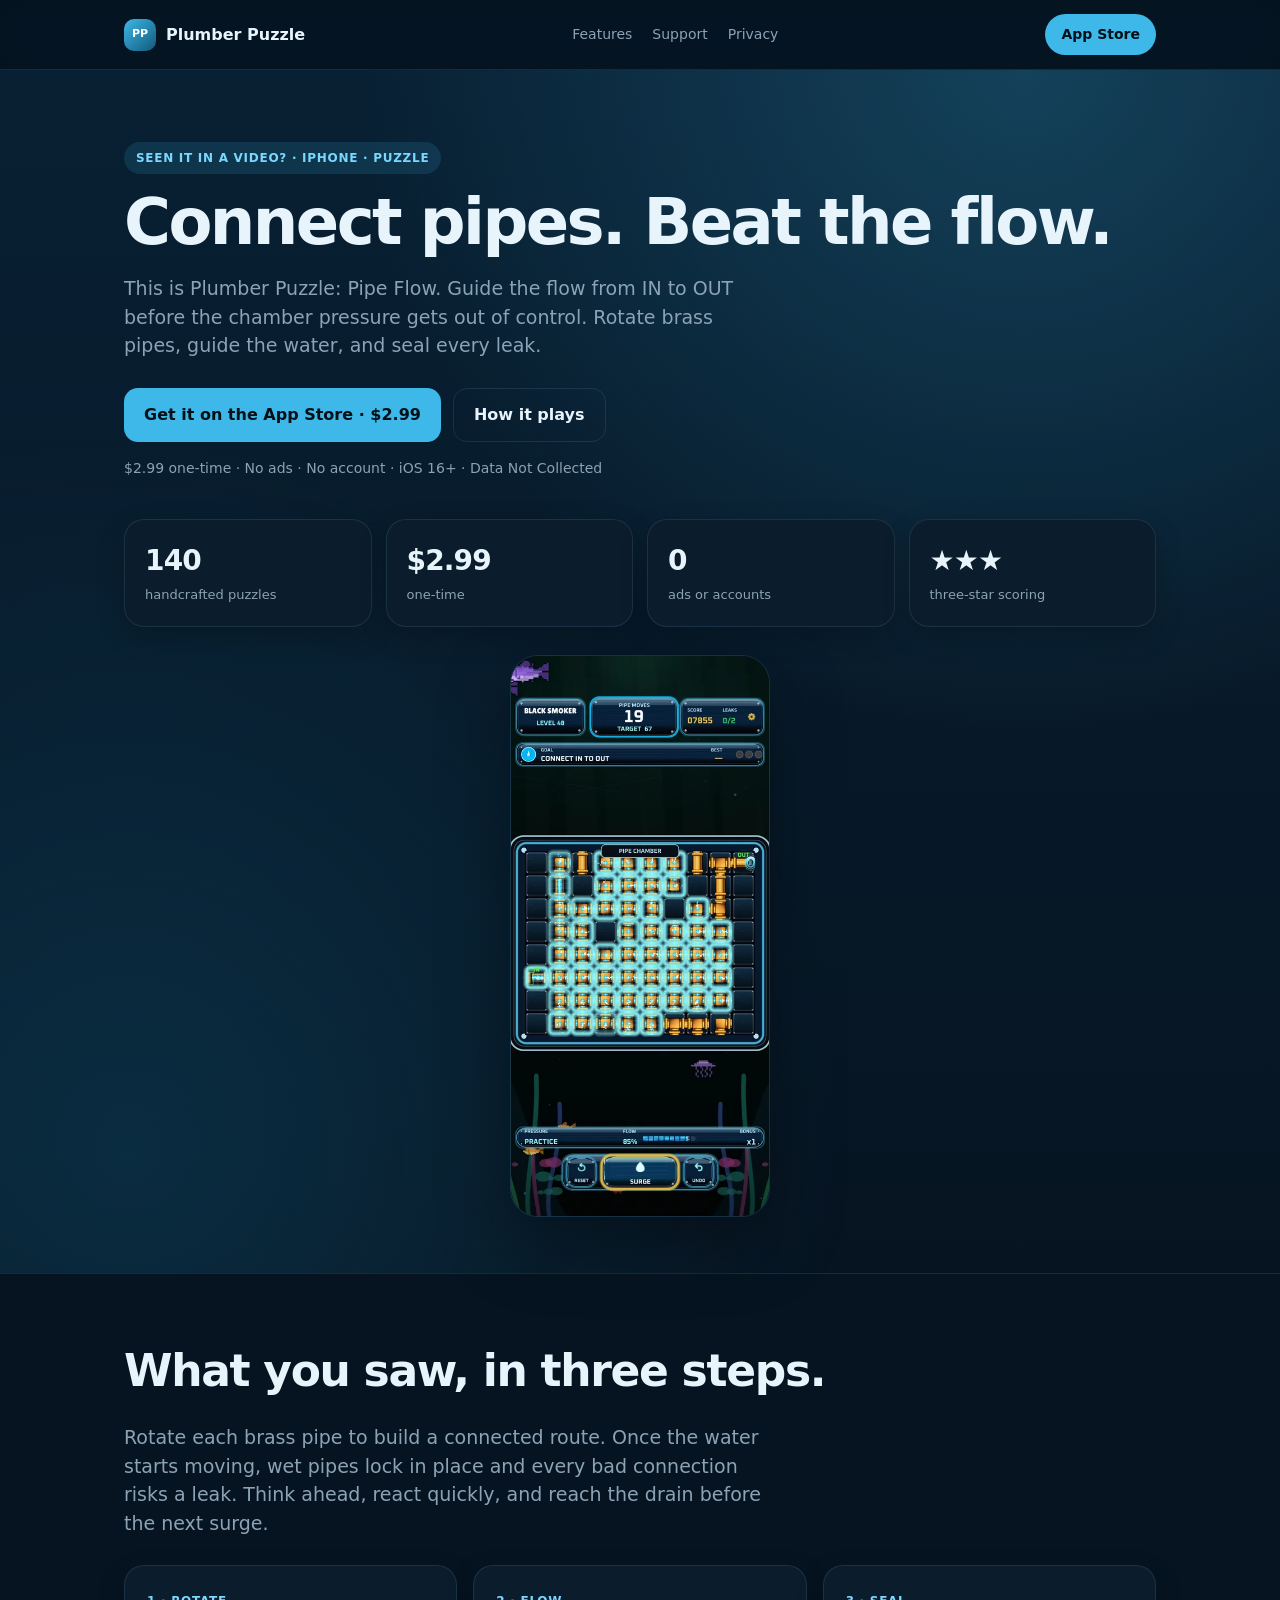
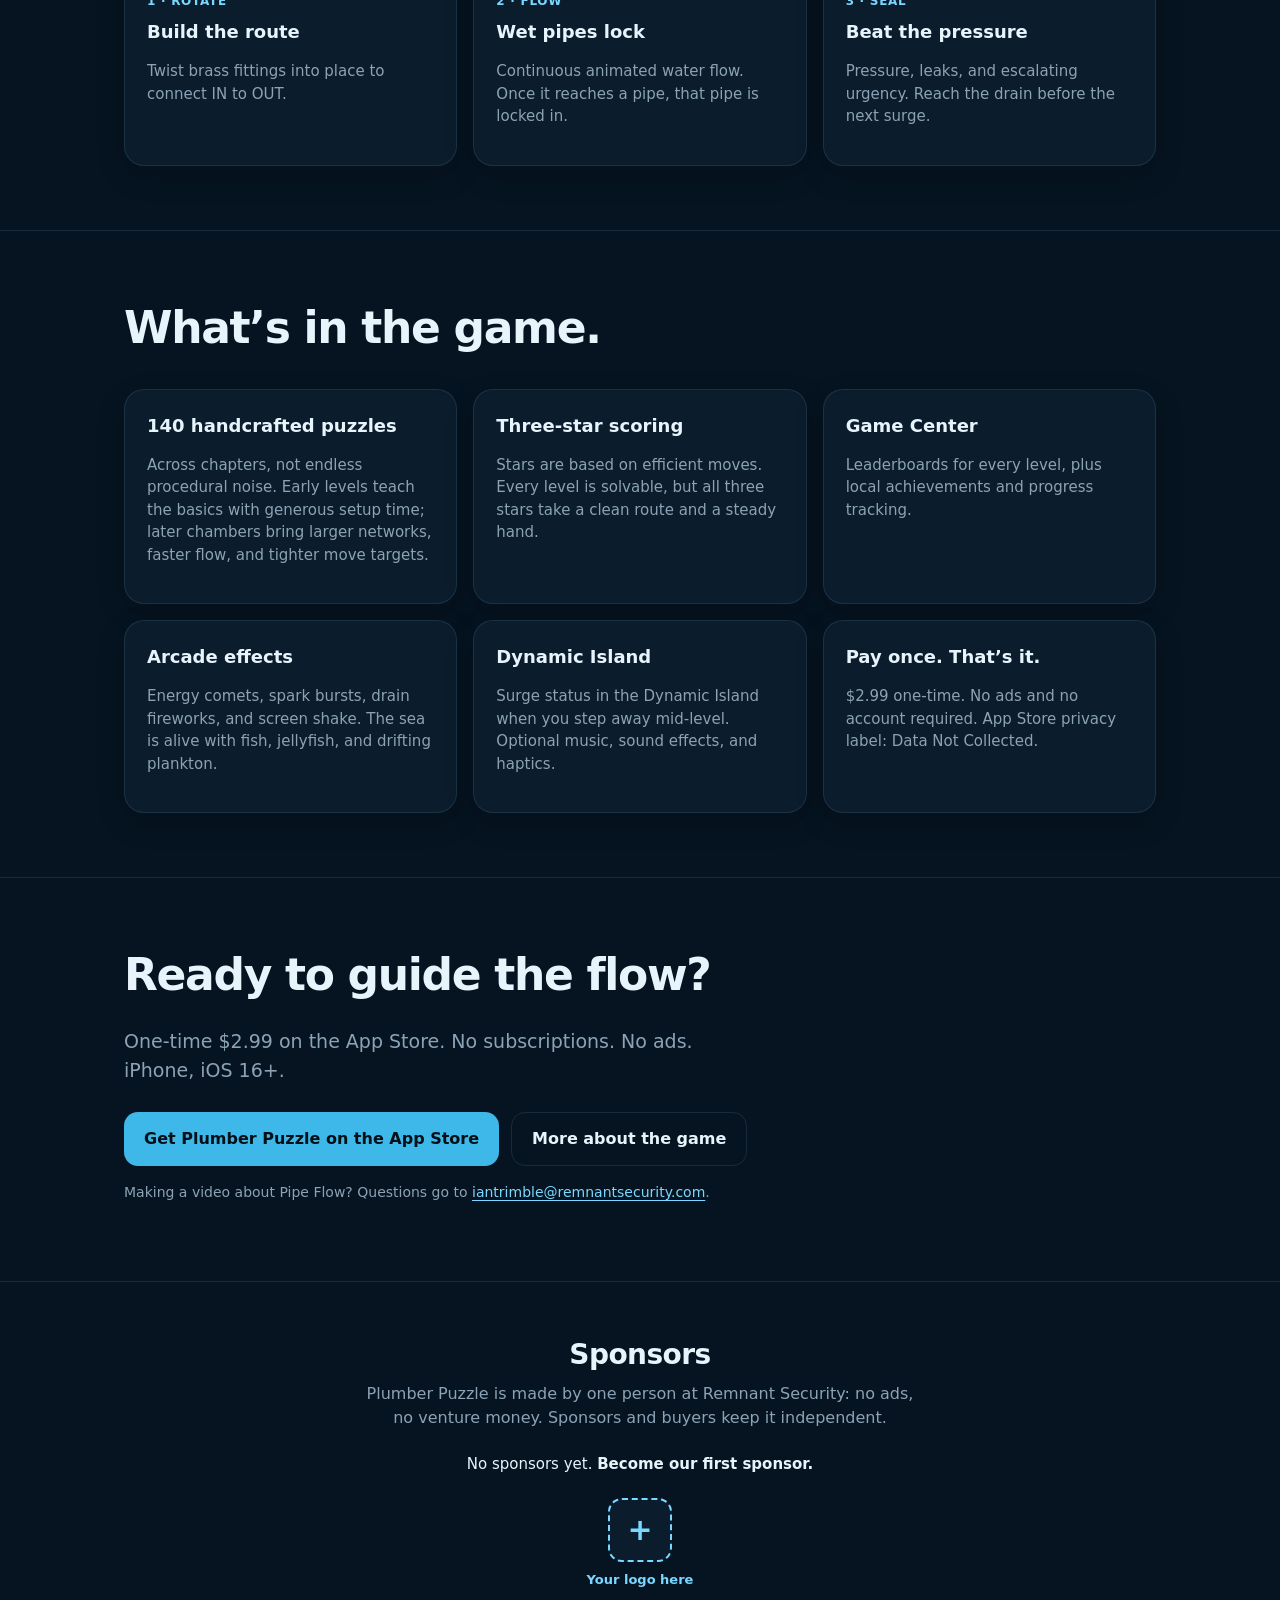
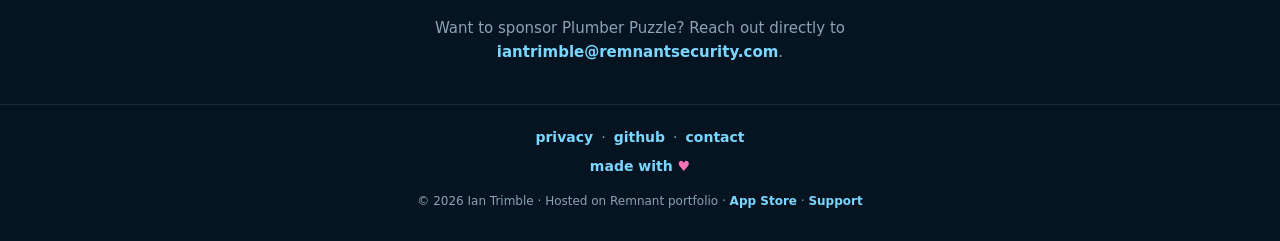
==== commit cdd1b3b2: "Add Sponsors section + minimal footer (sponsors-live=false)" ====
--- a/creators/index.html
+++ b/creators/index.html
@@ -41,9 +41,7 @@
 .card .tag{display:inline-block;margin-bottom:8px;color:var(--accent2);font-size:12px;font-weight:800;letter-spacing:.06em;text-transform:uppercase}
 .creatorShot{display:block;width:min(260px,70%);height:auto;margin:28px auto 0;border-radius:28px;border:1px solid var(--line);box-shadow:var(--shadow)}
 </style>
-<link rel="apple-touch-icon" href="/apple-touch-icon.png">
-<link rel="icon" href="/favicon.ico" sizes="any">
-<style id="a11y-2026-10-10">a:focus-visible,button:focus-visible,summary:focus-visible,[tabindex]:focus-visible{outline:3px solid currentColor;outline-offset:3px;border-radius:4px}</style>
+<link rel="stylesheet" href="/sponsors.css">
 </head>
 <body>
 <nav class="nav"><div class="navin">
@@ -101,10 +99,20 @@
   </div>
   <p class="meta">Making a video about Pipe Flow? Questions go to <a class="inline" href="mailto:iantrimble@remnantsecurity.com">iantrimble@remnantsecurity.com</a>.</p>
 </div></section>
-<footer class="footer"><div class="wrap footerin">
-  <div>© 2026 Ian Trimble · Hosted on Remnant portfolio</div>
-  <div><a href="https://apps.apple.com/us/app/plumber-puzzle-pipe-flow/id6789703995?mt=8&amp;ct=EXP-20260929-PIPEFLOW-YT-01">App Store</a> · <a href="/privacy.html">Privacy</a> · <a href="/terms.html">Terms</a> · <a href="/support.html">Support</a> · <a href="mailto:iantrimble@remnantsecurity.com">iantrimble@remnantsecurity.com</a></div>
+<!-- TODO(sponsors): flip data-sponsors-live to "true" when https://github.com/sponsors/itrimble is live -->
+<section class="sp sp-sponsors" data-sponsors-live="false" aria-labelledby="sp-h"><div class="sp-wrap">
+  <h2 id="sp-h">Sponsors</h2>
+  <p class="sp-indie">Plumber Puzzle is made by one person at Remnant Security: no ads, no venture money. Sponsors and buyers keep it independent.</p>
+  <p class="sp-empty">No sponsors yet. <strong>Become our first sponsor.</strong></p>
+  <ul class="sp-row"><li><a class="sp-tile" href="mailto:iantrimble@remnantsecurity.com?subject=Plumber%20Puzzle%20sponsorship" data-live-href="https://github.com/sponsors/itrimble" aria-label="Your logo here: become the first sponsor of Plumber Puzzle"><span class="sp-slot" aria-hidden="true">+</span><span>Your logo here</span></a></li></ul>
+  <p class="sp-cta">Want to sponsor Plumber Puzzle? <span data-show-when="live">Use <a href="mailto:iantrimble@remnantsecurity.com?subject=Plumber%20Puzzle%20sponsorship" data-live-href="https://github.com/sponsors/itrimble">GitHub Sponsors</a> or reach</span><span data-show-when="pending">Reach</span> out directly to <a href="mailto:iantrimble@remnantsecurity.com?subject=Plumber%20Puzzle%20sponsorship">iantrimble@remnantsecurity.com</a>.</p>
+</div></section>
+<footer class="sp sp-foot"><div class="sp-wrap">
+  <nav aria-label="Footer"><a href="/privacy.html">privacy</a><span aria-hidden="true">·</span><a href="https://github.com/itrimble/plumberpuzzle-site" rel="noopener">github</a><span aria-hidden="true">·</span><a href="mailto:iantrimble@remnantsecurity.com">contact</a></nav>
+  <p class="sp-made"><a href="https://remnantsecurity.com">made with <span class="sp-heart" aria-hidden="true">♥</span><span class="sp-sr">love</span></a></p>
+  <p class="sp-legal"><span class="sp-nw">© 2026 Ian Trimble · Hosted on Remnant portfolio</span> · <span class="sp-nw"><a href="https://apps.apple.com/us/app/plumber-puzzle-pipe-flow/id6789703995?mt=8&amp;ct=EXP-20260929-PIPEFLOW-YT-01">App Store</a></span> · <span class="sp-nw"><a href="/support.html">Support</a></span></p>
 </div></footer>
+<script src="/sponsors.js"></script>
 <script src="/ct.js" data-fallback-ct="EXP-20260929-PIPEFLOW-YT-01"></script>
 <script src="/posthog.js"></script>
 </body></html>
--- a/sponsors.css
+++ b/sponsors.css
@@ -0,0 +1,26 @@
+/* Sponsors section + minimal footer (Handy-style). All classes prefixed sp- to avoid clashes. */
+.sp{--sp-link:#7AD7FF;--sp-ink:#E8F4FC;--sp-muted:#8BA3B5;--sp-line:rgba(125,180,210,.14);--sp-tile:#0B1C2C;--sp-heart:#f472b6}
+
+.sp-wrap{max-width:1080px;margin:0 auto;padding:0 24px;box-sizing:border-box}
+.sp-sponsors{padding:56px 0 40px;border-top:1px solid var(--sp-line);text-align:center;font-family:inherit}
+.sp-sponsors h2{margin:0 0 10px;font-size:28px;line-height:1.2;letter-spacing:-.02em;color:var(--sp-ink)}
+.sp-indie{max-width:560px;margin:0 auto 22px;color:var(--sp-muted);font-size:16px;line-height:1.55}
+.sp-empty{margin:0 0 16px;color:var(--sp-ink);font-size:15px}
+.sp-row{display:flex;justify-content:center;flex-wrap:wrap;gap:20px;margin:0 0 22px;padding:0;list-style:none}
+.sp-sponsors a.sp-tile{display:inline-flex;flex-direction:column;align-items:center;gap:8px;margin:0;padding:6px;text-decoration:none;color:var(--sp-link);font-size:13px;font-weight:600;border-radius:14px}
+.sp-slot{width:64px;height:64px;box-sizing:border-box;border:2px dashed var(--sp-link);border-radius:14px;display:flex;align-items:center;justify-content:center;font-size:30px;line-height:1;color:var(--sp-link);background:var(--sp-tile)}
+.sp-tile:hover .sp-slot{border-style:solid}
+.sp-cta{margin:0 auto;max-width:600px;color:var(--sp-muted);font-size:15px;line-height:1.55}
+.sp a{color:var(--sp-link);font-weight:600;margin:0;padding:0;display:inline}
+.sp a:focus-visible{outline:3px solid var(--sp-link);outline-offset:3px;border-radius:6px}
+footer.sp-foot{padding:22px 0 30px;margin:0;color:var(--sp-muted);font-size:13px;border-top:1px solid var(--sp-line);text-align:center}
+.sp-foot nav{display:flex;justify-content:center;flex-wrap:wrap;gap:8px;font-size:14px;margin:0}
+.sp-made{margin:8px 0 14px;font-size:14px}
+.sp-made a{text-decoration:none}
+.sp-heart{color:var(--sp-heart)}
+.sp-legal{font-size:12px;margin:0;line-height:1.7;color:var(--sp-muted)}
+.sp-nw{white-space:nowrap}
+.sp-sr{position:absolute;width:1px;height:1px;overflow:hidden;clip:rect(0 0 0 0);white-space:nowrap}
+[data-show-when="live"]{display:none}
+[data-sponsors-live="true"] [data-show-when="live"]{display:inline}
+[data-sponsors-live="true"] [data-show-when="pending"]{display:none}
